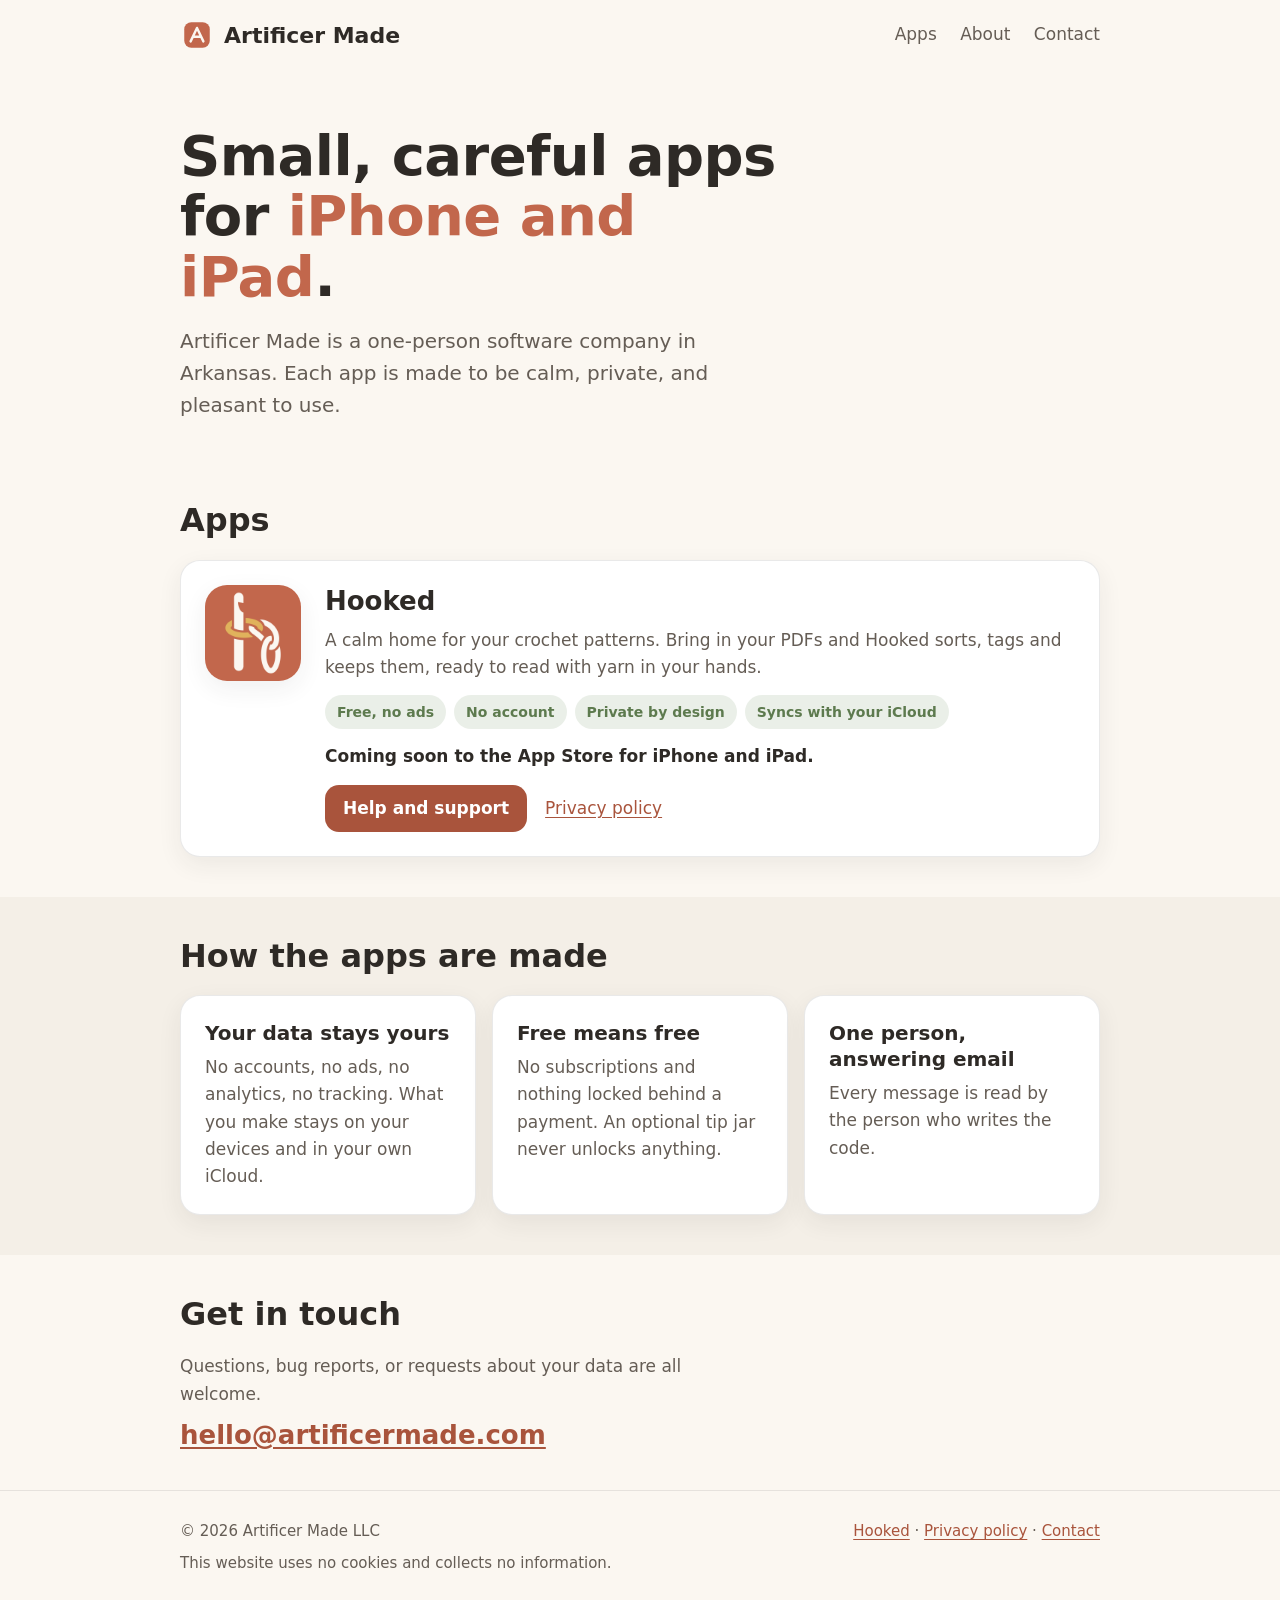
==== index.html @ b0b98809 "feat: first version of artificermade.com A static site for Artificer Made LLC: a home page (what the" ====
<!doctype html>
<html lang="en">
<head>
<meta charset="utf-8">
<meta name="viewport" content="width=device-width, initial-scale=1">
<title>Artificer Made — small, careful apps for iPhone and iPad</title>
<meta name="description" content="Artificer Made LLC is a one-person software company in Arkansas. It makes calm, private apps for iPhone and iPad, starting with Hooked, a home for your crochet patterns.">
<meta name="color-scheme" content="light dark">
<meta name="theme-color" content="#FBF7F1" media="(prefers-color-scheme: light)">
<meta name="theme-color" content="#1C1A17" media="(prefers-color-scheme: dark)">
<link rel="canonical" href="https://artificermade.com/">
<link rel="icon" href="mark.svg" type="image/svg+xml">
<link rel="stylesheet" href="style.css">
</head>
<body>
<a class="skip" href="#main">Skip to content</a>

<!-- shared header: start -->
<header class="site">
  <div class="wrap">
    <a class="brand" href="/" aria-label="Artificer Made home">
      <svg viewBox="0 0 48 48" aria-hidden="true"><rect x="6" y="6" width="36" height="36" rx="10" fill="var(--accent)"/><path d="M15 33 24 14l9 19M18.5 26.5h11" stroke="var(--bg)" stroke-width="3.4" fill="none" stroke-linecap="round" stroke-linejoin="round"/></svg>
      Artificer Made
    </a>
    <nav class="site" aria-label="Page">
      <a href="#apps">Apps</a>
      <a href="#about">About</a>
      <a href="#contact">Contact</a>
    </nav>
  </div>
</header>
<!-- shared header: end -->

<main id="main">
  <section class="hero" aria-labelledby="hero-title">
    <div class="wrap">
      <h1 id="hero-title">Small, careful apps for <em>iPhone and iPad</em>.</h1>
      <p class="lede">Artificer Made is a one-person software company in Arkansas. Each app is made to be calm, private, and pleasant to use.</p>
    </div>
  </section>

  <section id="apps" aria-labelledby="apps-title">
    <div class="wrap">
      <h2 id="apps-title">Apps</h2>
      <div class="apps">
        <article class="card app">
          <img class="app-icon" src="hooked/icon.png" alt="" width="96" height="96">
          <div>
            <h3>Hooked</h3>
            <p>A calm home for your crochet patterns. Bring in your PDFs and Hooked sorts, tags and keeps them, ready to read with yarn in your hands.</p>
            <ul class="pills" aria-label="At a glance">
              <li>Free, no ads</li><li>No account</li><li>Private by design</li><li>Syncs with your iCloud</li>
            </ul>
            <p class="status">Coming soon to the App Store for iPhone and iPad.</p>
            <p class="links"><a class="btn" href="hooked/">Help and support</a> <a href="hooked/privacy.html">Privacy policy</a></p>
          </div>
        </article>
      </div>
    </div>
  </section>

  <section id="about" class="band" aria-labelledby="about-title">
    <div class="wrap">
      <h2 id="about-title">How the apps are made</h2>
      <div class="grid">
        <article class="card">
          <h3>Your data stays yours</h3>
          <p>No accounts, no ads, no analytics, no tracking. What you make stays on your devices and in your own iCloud.</p>
        </article>
        <article class="card">
          <h3>Free means free</h3>
          <p>No subscriptions and nothing locked behind a payment. An optional tip jar never unlocks anything.</p>
        </article>
        <article class="card">
          <h3>One person, answering email</h3>
          <p>Every message is read by the person who writes the code.</p>
        </article>
      </div>
    </div>
  </section>

  <section id="contact" aria-labelledby="contact-title">
    <div class="wrap">
      <h2 id="contact-title">Get in touch</h2>
      <p class="sub">Questions, bug reports, or requests about your data are all welcome.</p>
      <p class="email"><a href="mailto:hello@artificermade.com">hello@artificermade.com</a></p>
    </div>
  </section>
</main>

<!-- shared footer: start -->
<footer class="site">
  <div class="wrap">
    <span>© 2026 Artificer Made LLC</span>
    <span><a href="hooked/">Hooked</a> · <a href="hooked/privacy.html">Privacy policy</a> · <a href="#contact">Contact</a></span>
    <span class="quiet">This website uses no cookies and collects no information.</span>
  </div>
</footer>
<!-- shared footer: end -->
</body>
</html>
---- style.css ----
/* artificermade.com — static, no web fonts, no trackers, no JavaScript.
   Colors match Hooked's tokens so the company pages and /hooked/ sit together. */
:root {
  --bg: #FBF7F1; --card: #FFFFFF; --grouped: #F4EFE7;
  --text: #2E2A26; --text-2: #655D55;
  --accent: #C2674C; --accent-ink: #A9543C; --sage: #5D7A4E; --sage-bg: rgba(126,155,110,.16);
  --line: rgba(46,42,38,.10); --shadow: 0 8px 24px rgba(46,42,38,.07);
  --radius: 20px; --radius-sm: 14px;
  --font: ui-rounded, "SF Pro Rounded", -apple-system, BlinkMacSystemFont, "Segoe UI", system-ui, sans-serif;
  --body: -apple-system, BlinkMacSystemFont, "Segoe UI", system-ui, sans-serif;
}
@media (prefers-color-scheme: dark) {
  :root {
    --bg: #1C1A17; --card: #26231F; --grouped: #211F1B;
    --text: #F0EBE4; --text-2: #A89A88;
    --accent: #D67E60; --accent-ink: #E3947A; --sage: #9FC089; --sage-bg: rgba(126,155,110,.22);
    --line: rgba(255,255,255,.10); --shadow: 0 8px 24px rgba(0,0,0,.35);
  }
}
* { box-sizing: border-box; }
html { -webkit-text-size-adjust: 100%; scroll-behavior: smooth; }
@media (prefers-reduced-motion: reduce) { html { scroll-behavior: auto; } }
body { margin: 0; background: var(--bg); color: var(--text); font: 17px/1.6 var(--body); }
a { color: var(--accent-ink); text-underline-offset: 3px; }
a:focus-visible { outline: 3px solid var(--accent); outline-offset: 3px; border-radius: 8px; }
.wrap { max-width: 960px; margin: 0 auto; padding: 0 20px; }
.skip { position: absolute; left: -9999px; }
.skip:focus { left: 16px; top: 16px; background: var(--card); padding: 8px 12px; border-radius: 10px; }

header.site { padding: 18px 0; }
header.site .wrap { display: flex; align-items: center; justify-content: space-between; gap: 12px; flex-wrap: wrap; }
.brand { display: flex; align-items: center; gap: 10px; text-decoration: none; color: var(--text); font: 700 22px var(--font); }
.brand svg { width: 34px; height: 34px; }
nav.site a { color: var(--text-2); text-decoration: none; margin-left: 18px; font-weight: 500; }
nav.site a:first-child { margin-left: 0; }
nav.site a:hover { color: var(--text); }

.hero { padding: 56px 0 40px; }
.hero h1 { font: 800 clamp(34px, 6vw, 56px)/1.08 var(--font); margin: 0 0 18px; letter-spacing: -.01em; max-width: 16ch; }
.hero h1 em { font-style: normal; color: var(--accent); }
.lede { font-size: 20px; color: var(--text-2); margin: 0; max-width: 46ch; }

section { padding: 40px 0; }
section.band { background: var(--grouped); }
h2 { font: 800 clamp(24px, 4vw, 32px)/1.2 var(--font); margin: 0 0 20px; }
h3 { font: 700 20px/1.3 var(--font); margin: 0 0 8px; }
.sub { color: var(--text-2); margin: 0 0 12px; max-width: 52ch; }

.card { background: var(--card); border: 1px solid var(--line); border-radius: var(--radius); box-shadow: var(--shadow); padding: 24px; }
.card p { margin: 0 0 14px; color: var(--text-2); }
.card p:last-child { margin-bottom: 0; }
.grid { display: grid; gap: 16px; grid-template-columns: repeat(auto-fit, minmax(240px, 1fr)); }
.apps { display: grid; gap: 16px; }

.app { display: grid; grid-template-columns: 96px 1fr; gap: 24px; align-items: start; }
.app-icon { width: 96px; height: 96px; border-radius: 22px; box-shadow: var(--shadow); }
.app h3 { font-size: 26px; }
.pills { display: flex; flex-wrap: wrap; gap: 8px; margin: 0 0 14px; padding: 0; list-style: none; }
.pills li { background: var(--sage-bg); color: var(--sage); border-radius: 999px; padding: 6px 12px; font-size: 14px; font-weight: 600; }
.card p.status { color: var(--text); font-weight: 600; }
.links { display: flex; flex-wrap: wrap; align-items: center; gap: 18px; }
.btn { display: inline-block; background: var(--accent-ink); color: #fff; text-decoration: none; font-weight: 600; padding: 10px 18px; border-radius: var(--radius-sm); }
@media (prefers-color-scheme: dark) { .btn { color: #1C1A17; } }

.email { font: 700 clamp(20px, 4vw, 26px) var(--font); margin: 0; overflow-wrap: anywhere; }

.doc { padding: 56px 20px; }
.doc h1 { font: 800 clamp(30px, 5vw, 44px)/1.1 var(--font); margin: 0 0 14px; }

footer.site { padding: 28px 0 40px; border-top: 1px solid var(--line); color: var(--text-2); font-size: 15px; }
footer.site .wrap { display: flex; flex-wrap: wrap; gap: 8px 24px; justify-content: space-between; }
footer.site .quiet { flex-basis: 100%; }

@media (max-width: 560px) {
  .app { grid-template-columns: 1fr; }
  .hero { padding: 36px 0 24px; }
}
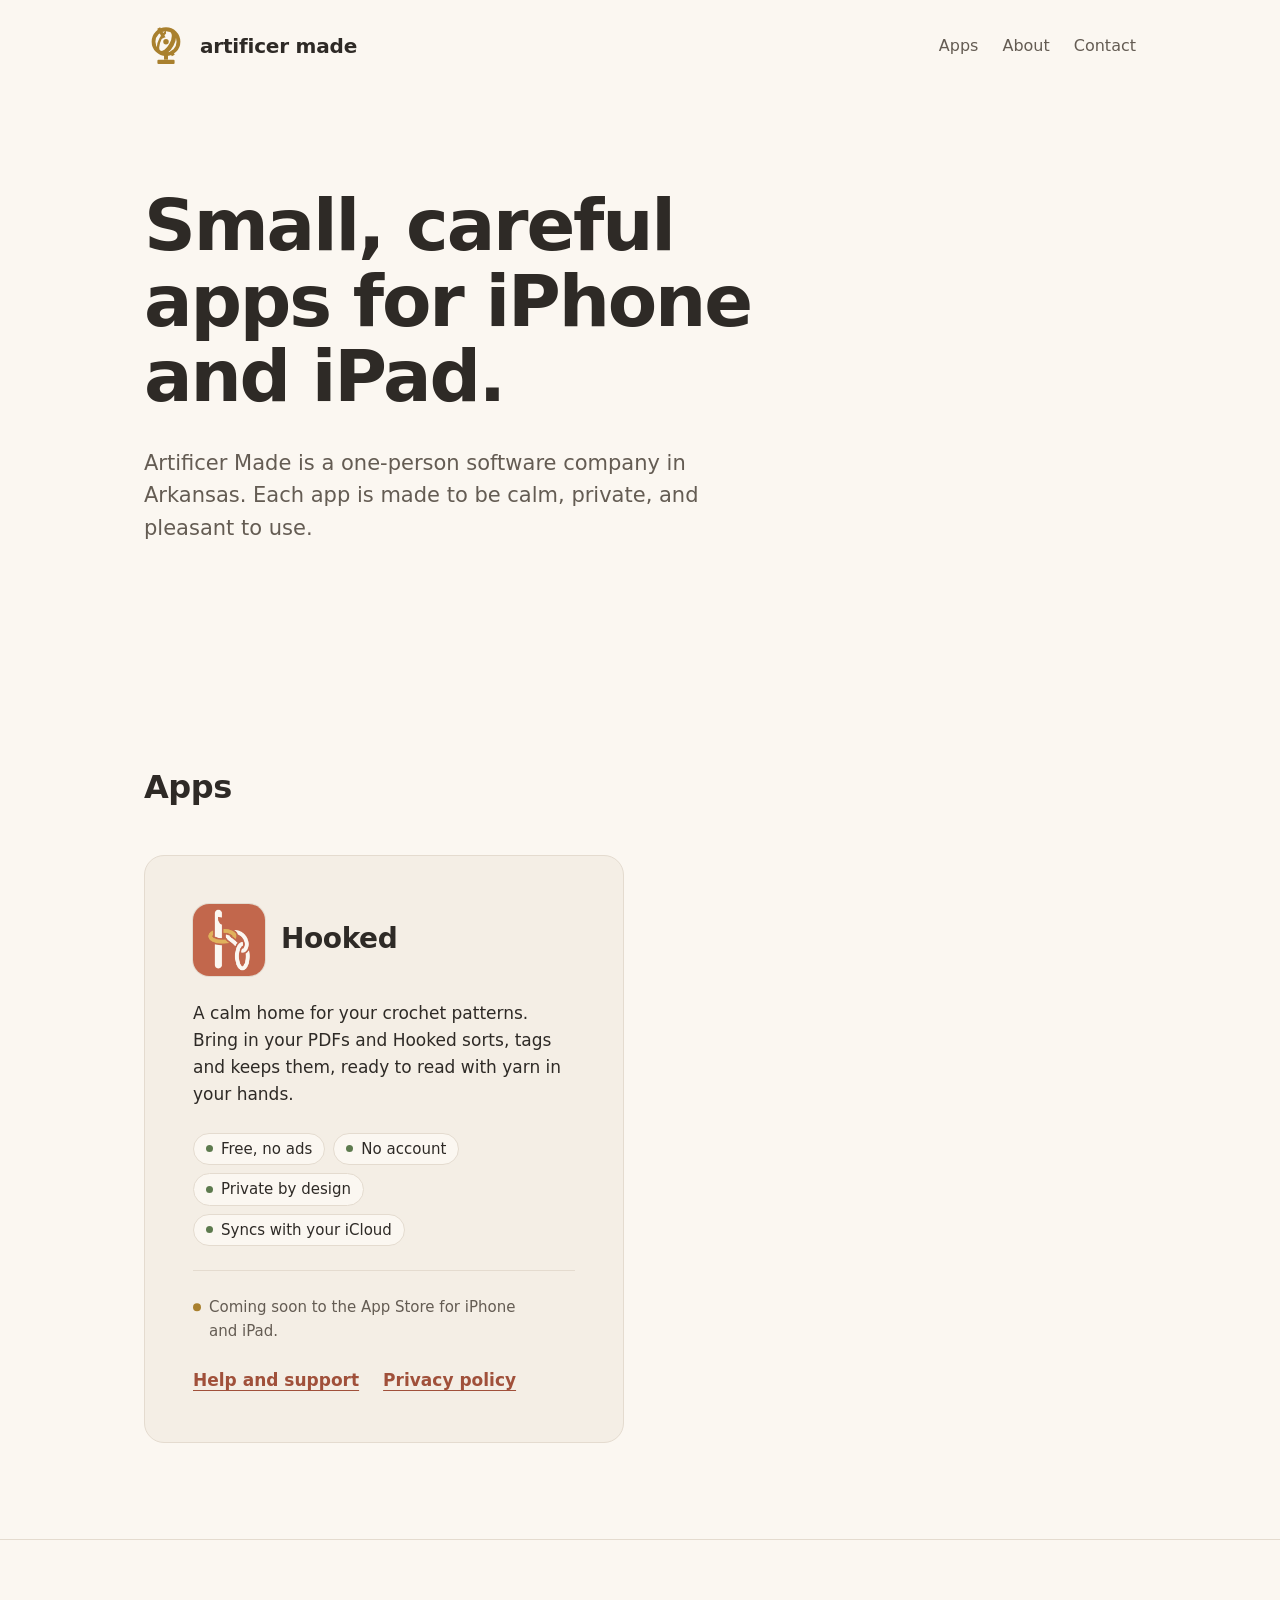
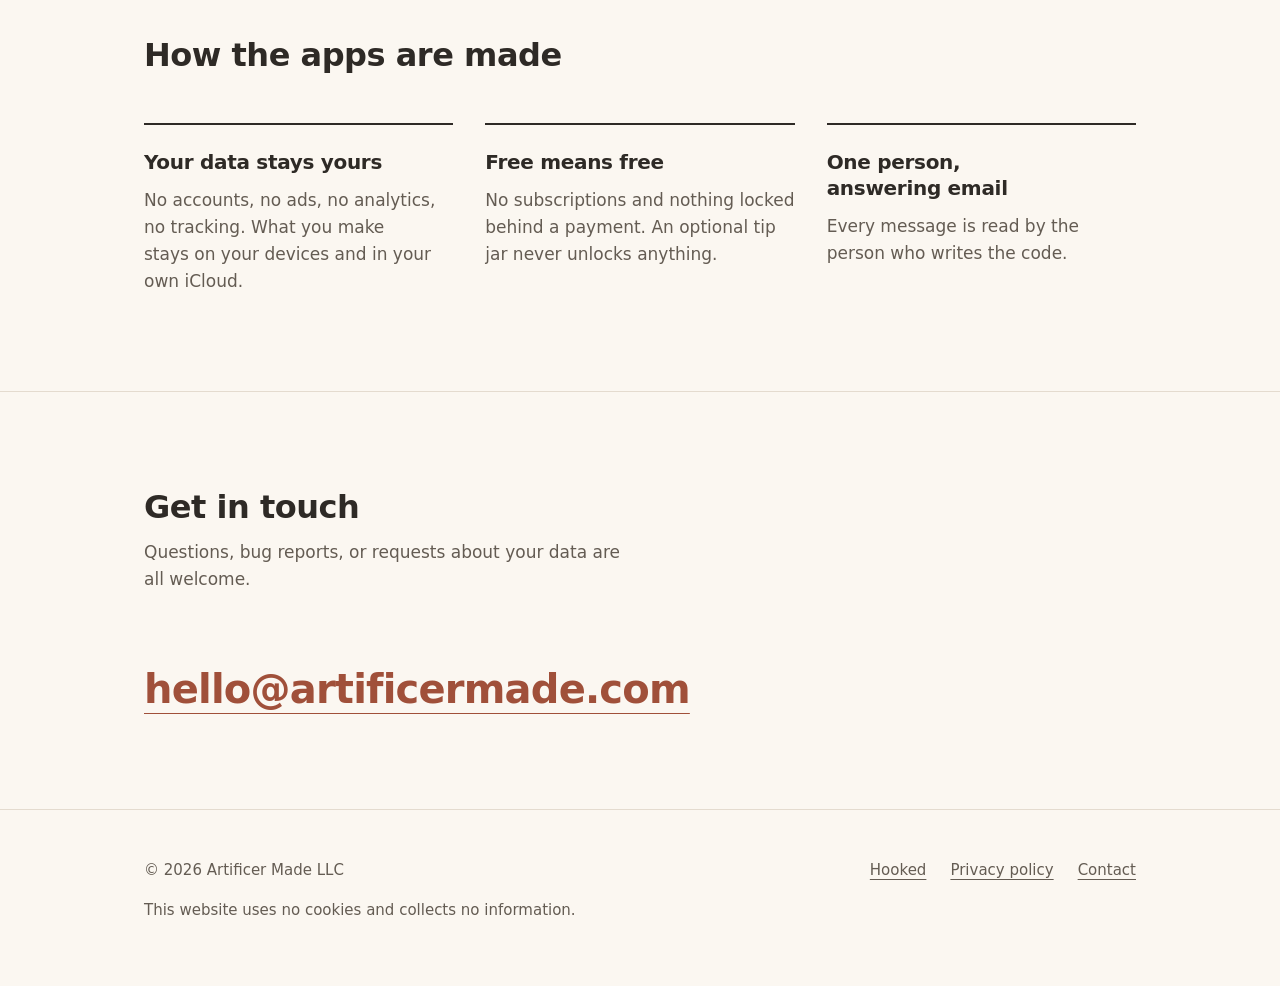
==== commit c231216c: "feat(site): designed home page, 404, icons, social card, site metadata Replaces the first-pass home " ====
--- a/index.html
+++ b/index.html
@@ -1,101 +1,146 @@
 <!doctype html>
 <html lang="en">
 <head>
-<meta charset="utf-8">
-<meta name="viewport" content="width=device-width, initial-scale=1">
-<title>Artificer Made — small, careful apps for iPhone and iPad</title>
-<meta name="description" content="Artificer Made LLC is a one-person software company in Arkansas. It makes calm, private apps for iPhone and iPad, starting with Hooked, a home for your crochet patterns.">
-<meta name="color-scheme" content="light dark">
-<meta name="theme-color" content="#FBF7F1" media="(prefers-color-scheme: light)">
-<meta name="theme-color" content="#1C1A17" media="(prefers-color-scheme: dark)">
-<link rel="canonical" href="https://artificermade.com/">
-<link rel="icon" href="mark.svg" type="image/svg+xml">
-<link rel="stylesheet" href="style.css">
+  <meta charset="utf-8">
+  <meta name="viewport" content="width=device-width, initial-scale=1">
+  <title>Artificer Made</title>
+  <meta name="description" content="Artificer Made is a one-person software company in Arkansas. Each app is made to be calm, private, and pleasant to use.">
+  <meta name="color-scheme" content="light dark">
+  <meta name="theme-color" content="#FBF7F1" media="(prefers-color-scheme: light)">
+  <meta name="theme-color" content="#1C1A17" media="(prefers-color-scheme: dark)">
+  <link rel="canonical" href="https://artificermade.com/">
+  <link rel="icon" href="/favicon.ico" sizes="any">
+  <link rel="icon" href="/favicon.svg" type="image/svg+xml">
+  <link rel="apple-touch-icon" href="/apple-touch-icon.png">
+  <link rel="manifest" href="/site.webmanifest">
+  <meta property="og:type" content="website">
+  <meta property="og:site_name" content="Artificer Made">
+  <meta property="og:title" content="Artificer Made">
+  <meta property="og:description" content="Small, careful apps for iPhone and iPad, made by one person in Arkansas.">
+  <meta property="og:url" content="https://artificermade.com/">
+  <meta property="og:image" content="https://artificermade.com/og-image.png">
+  <meta property="og:image:width" content="1200">
+  <meta property="og:image:height" content="630">
+  <meta property="og:image:alt" content="An armillary sphere beside the words artificer made.">
+  <meta name="twitter:card" content="summary_large_image">
+  <link rel="stylesheet" href="style.css">
 </head>
-<body>
-<a class="skip" href="#main">Skip to content</a>
+<body class="am-home">
 
-<!-- shared header: start -->
-<header class="site">
-  <div class="wrap">
-    <a class="brand" href="/" aria-label="Artificer Made home">
-      <svg viewBox="0 0 48 48" aria-hidden="true"><rect x="6" y="6" width="36" height="36" rx="10" fill="var(--accent)"/><path d="M15 33 24 14l9 19M18.5 26.5h11" stroke="var(--bg)" stroke-width="3.4" fill="none" stroke-linecap="round" stroke-linejoin="round"/></svg>
-      Artificer Made
+<!-- ===================== SHARED HEADER — start =====================
+     Reuse on /hooked/ and /hooked/privacy.html. Needs /style.css
+     sections 1–2. Main content on each page should be <main id="main">. -->
+<a class="am-skip" href="#main">Skip to content</a>
+<header class="am-header">
+  <div class="am-header__inner">
+    <a class="am-wordmark" href="/" aria-label="Artificer Made, home">
+      <svg viewBox="0 0 1024 1024" width="32" height="32" aria-hidden="true" focusable="false"><defs><clipPath id="am-cp"><circle cx="512" cy="412" r="290"/></clipPath><mask id="am-mb" maskUnits="userSpaceOnUse" x="0" y="0" width="1024" height="1024"><rect width="1024" height="1024" fill="#fff"/><g fill="none" stroke="#000" transform="rotate(-28 512 412)"><path d="M271.58,574.17 A290 145 -34 0 0 752.42,249.83" stroke-width="184"/><circle cx="512" cy="412" r="104" fill="#000" stroke="none"/></g></mask><mask id="am-mf" maskUnits="userSpaceOnUse" x="0" y="0" width="1024" height="1024"><rect width="1024" height="1024" fill="#fff"/><path d="M271.58,574.17 A290 145 -34 0 0 752.42,249.83" fill="none" stroke="#000" stroke-width="184" transform="rotate(-28 512 412)"/></mask></defs><g fill="none" stroke="currentColor"><g fill="currentColor" stroke="none"><rect x="466" y="702" width="92" height="128"/><rect x="312" y="830" width="400" height="100" rx="24"/></g><g mask="url(#am-mb)"><path d="M512,50 V774" stroke-width="76" transform="rotate(-28 512 412)"/></g><g clip-path="url(#am-cp)"><g transform="rotate(-28 512 412)"><g mask="url(#am-mb)"><path d="M271.58,574.17 A290 145 -34 0 1 752.42,249.83" stroke-width="57.2"/></g><g mask="url(#am-mf)"></g><path d="M271.58,574.17 A290 145 -34 0 0 752.42,249.83" stroke-width="104"/></g></g><circle cx="512" cy="412" r="290" stroke-width="88"/><circle cx="512" cy="412" r="64" fill="currentColor" stroke="none"/></g></svg>
+      <span>artificer made</span>
     </a>
-    <nav class="site" aria-label="Page">
-      <a href="#apps">Apps</a>
-      <a href="#about">About</a>
-      <a href="#contact">Contact</a>
+    <nav class="am-nav" aria-label="Main">
+      <ul>
+        <li><a href="/#apps">Apps</a></li>
+        <li><a href="/#about">About</a></li>
+        <li><a href="/#contact">Contact</a></li>
+      </ul>
     </nav>
   </div>
 </header>
-<!-- shared header: end -->
+<!-- ===================== SHARED HEADER — end ======================= -->
 
-<main id="main">
-  <section class="hero" aria-labelledby="hero-title">
-    <div class="wrap">
-      <h1 id="hero-title">Small, careful apps for <em>iPhone and iPad</em>.</h1>
-      <p class="lede">Artificer Made is a one-person software company in Arkansas. Each app is made to be calm, private, and pleasant to use.</p>
+<main id="main" tabindex="-1">
+
+  <section class="am-hero" aria-labelledby="hero-title">
+    <div class="am-wrap">
+      <h1 id="hero-title">Small, careful apps for iPhone and iPad.</h1>
+      <p>Artificer Made is a one-person software company in Arkansas. Each app is made to be calm, private, and pleasant to use.</p>
     </div>
   </section>
 
-  <section id="apps" aria-labelledby="apps-title">
-    <div class="wrap">
-      <h2 id="apps-title">Apps</h2>
-      <div class="apps">
-        <article class="card app">
-          <img class="app-icon" src="hooked/icon.png" alt="" width="96" height="96">
-          <div>
+  <section class="am-section" id="apps" aria-labelledby="apps-title">
+    <div class="am-wrap">
+      <div class="am-section__head">
+        <h2 id="apps-title">Apps</h2>
+      </div>
+
+      <!-- Add a second app as another <li class="am-app"> — the grid makes room. -->
+      <ul class="am-apps">
+        <li class="am-app">
+          <div class="am-app__id">
+            <picture>
+              <source srcset="assets/hooked-icon-dark.png" media="(prefers-color-scheme: dark)">
+              <img class="am-app__icon" src="assets/hooked-icon.png" width="72" height="72" alt="Hooked app icon">
+            </picture>
             <h3>Hooked</h3>
-            <p>A calm home for your crochet patterns. Bring in your PDFs and Hooked sorts, tags and keeps them, ready to read with yarn in your hands.</p>
-            <ul class="pills" aria-label="At a glance">
-              <li>Free, no ads</li><li>No account</li><li>Private by design</li><li>Syncs with your iCloud</li>
-            </ul>
-            <p class="status">Coming soon to the App Store for iPhone and iPad.</p>
-            <p class="links"><a class="btn" href="hooked/">Help and support</a> <a href="hooked/privacy.html">Privacy policy</a></p>
           </div>
-        </article>
-      </div>
+          <p class="am-app__line">A calm home for your crochet patterns. Bring in your PDFs and Hooked sorts, tags and keeps them, ready to read with yarn in your hands.</p>
+          <ul class="am-facts" aria-label="About Hooked">
+            <li>Free, no ads</li>
+            <li>No account</li>
+            <li>Private by design</li>
+            <li>Syncs with your iCloud</li>
+          </ul>
+          <p class="am-app__status">Coming soon to the App Store for iPhone and iPad.</p>
+          <ul class="am-app__links">
+            <li><a href="/hooked/">Help and support</a></li>
+            <li><a href="/hooked/privacy.html">Privacy policy</a></li>
+          </ul>
+        </li>
+      </ul>
     </div>
   </section>
 
-  <section id="about" class="band" aria-labelledby="about-title">
-    <div class="wrap">
-      <h2 id="about-title">How the apps are made</h2>
-      <div class="grid">
-        <article class="card">
+  <section class="am-section" id="about" aria-labelledby="about-title">
+    <div class="am-wrap">
+      <div class="am-section__head">
+        <h2 id="about-title">How the apps are made</h2>
+      </div>
+      <ul class="am-principles">
+        <li>
           <h3>Your data stays yours</h3>
           <p>No accounts, no ads, no analytics, no tracking. What you make stays on your devices and in your own iCloud.</p>
-        </article>
-        <article class="card">
+        </li>
+        <li>
           <h3>Free means free</h3>
           <p>No subscriptions and nothing locked behind a payment. An optional tip jar never unlocks anything.</p>
-        </article>
-        <article class="card">
+        </li>
+        <li>
           <h3>One person, answering email</h3>
           <p>Every message is read by the person who writes the code.</p>
-        </article>
-      </div>
+        </li>
+      </ul>
     </div>
   </section>
 
-  <section id="contact" aria-labelledby="contact-title">
-    <div class="wrap">
-      <h2 id="contact-title">Get in touch</h2>
-      <p class="sub">Questions, bug reports, or requests about your data are all welcome.</p>
-      <p class="email"><a href="mailto:hello@artificermade.com">hello@artificermade.com</a></p>
+  <section class="am-section am-contact" id="contact" aria-labelledby="contact-title">
+    <div class="am-wrap">
+      <div class="am-section__head">
+        <h2 id="contact-title">Get in touch</h2>
+        <p>Questions, bug reports, or requests about your data are all welcome.</p>
+      </div>
+      <a class="am-email" href="mailto:hello@artificermade.com">hello@artificermade.com</a>
     </div>
   </section>
+
 </main>
 
-<!-- shared footer: start -->
-<footer class="site">
-  <div class="wrap">
-    <span>© 2026 Artificer Made LLC</span>
-    <span><a href="hooked/">Hooked</a> · <a href="hooked/privacy.html">Privacy policy</a> · <a href="#contact">Contact</a></span>
-    <span class="quiet">This website uses no cookies and collects no information.</span>
+<!-- ===================== SHARED FOOTER — start ===================== -->
+<footer class="am-footer">
+  <div class="am-footer__inner">
+    <div class="am-footer__top">
+      <p>&copy; 2026 Artificer Made LLC</p>
+      <nav aria-label="Footer">
+        <ul>
+          <li><a href="/hooked/">Hooked</a></li>
+          <li><a href="/hooked/privacy.html">Privacy policy</a></li>
+          <li><a href="/#contact">Contact</a></li>
+        </ul>
+      </nav>
+    </div>
+    <p>This website uses no cookies and collects no information.</p>
   </div>
 </footer>
-<!-- shared footer: end -->
+<!-- ===================== SHARED FOOTER — end ======================= -->
+
 </body>
 </html>
--- a/style.css
+++ b/style.css
@@ -1,77 +1,354 @@
-/* artificermade.com — static, no web fonts, no trackers, no JavaScript.
-   Colors match Hooked's tokens so the company pages and /hooked/ sit together. */
+/* ==========================================================================
+   Artificer Made — style.css
+   1. Tokens (shared)          — custom properties, light + dark
+   2. Shared: header & footer  — scoped to .am-header / .am-footer / .am-skip
+   3. Home page                — scoped to body.am-home
+   Pages that keep their own look (/hooked/, /hooked/privacy.html) can link
+   this file for the header and footer; sections 1–2 touch nothing else.
+   ========================================================================== */
+
+/* 1. Tokens ---------------------------------------------------------------- */
 :root {
-  --bg: #FBF7F1; --card: #FFFFFF; --grouped: #F4EFE7;
-  --text: #2E2A26; --text-2: #655D55;
-  --accent: #C2674C; --accent-ink: #A9543C; --sage: #5D7A4E; --sage-bg: rgba(126,155,110,.16);
-  --line: rgba(46,42,38,.10); --shadow: 0 8px 24px rgba(46,42,38,.07);
-  --radius: 20px; --radius-sm: 14px;
-  --font: ui-rounded, "SF Pro Rounded", -apple-system, BlinkMacSystemFont, "Segoe UI", system-ui, sans-serif;
-  --body: -apple-system, BlinkMacSystemFont, "Segoe UI", system-ui, sans-serif;
-}
+  color-scheme: light dark;
+
+  --am-bg: #FBF7F1;
+  --am-surface: #F4EEE5;
+  --am-text: #2E2A26;
+  --am-muted: #645C53;
+  --am-line: #E4DBCF;
+  --am-accent: #C2674C;      /* terracotta — fills, marks */
+  --am-accent-ink: #A0503A;  /* terracotta — text & links (AA on bg) */
+  --am-sage: #5D7A4E;
+  --am-mustard: #A9802E;
+  --am-on-accent: #FBF7F1;
+
+  --am-font-round: ui-rounded, "SF Pro Rounded", "Hiragino Maru Gothic ProN", "Nunito", "Varela Round", system-ui, sans-serif;
+  --am-font-body: system-ui, -apple-system, "Segoe UI", "Helvetica Neue", Arial, sans-serif;
+
+  --am-space-1: 0.25rem;
+  --am-space-2: 0.5rem;
+  --am-space-3: 0.75rem;
+  --am-space-4: 1rem;
+  --am-space-5: 1.5rem;
+  --am-space-6: 2rem;
+  --am-space-7: 3rem;
+  --am-space-8: 4rem;
+  --am-space-9: 6rem;
+  --am-space-10: 8rem;
+
+  --am-radius-1: 6px;
+  --am-radius-2: 12px;
+  --am-radius-3: 20px;
+
+  --am-measure: 36rem;
+  --am-page: 68rem;
+  --am-gutter: clamp(1.25rem, 5vw, 3rem);
+  --am-focus: 2px solid var(--am-accent-ink);
+}
+
 @media (prefers-color-scheme: dark) {
   :root {
-    --bg: #1C1A17; --card: #26231F; --grouped: #211F1B;
-    --text: #F0EBE4; --text-2: #A89A88;
-    --accent: #D67E60; --accent-ink: #E3947A; --sage: #9FC089; --sage-bg: rgba(126,155,110,.22);
-    --line: rgba(255,255,255,.10); --shadow: 0 8px 24px rgba(0,0,0,.35);
+    --am-bg: #1C1A17;
+    --am-surface: #25221E;
+    --am-text: #F0EBE4;
+    --am-muted: #B3AA9F;
+    --am-line: #38332D;
+    --am-accent: #D67E60;
+    --am-accent-ink: #E39274;
+    --am-sage: #9FC089;
+    --am-mustard: #C89A3F;
+    --am-on-accent: #1C1A17;
   }
 }
-* { box-sizing: border-box; }
-html { -webkit-text-size-adjust: 100%; scroll-behavior: smooth; }
-@media (prefers-reduced-motion: reduce) { html { scroll-behavior: auto; } }
-body { margin: 0; background: var(--bg); color: var(--text); font: 17px/1.6 var(--body); }
-a { color: var(--accent-ink); text-underline-offset: 3px; }
-a:focus-visible { outline: 3px solid var(--accent); outline-offset: 3px; border-radius: 8px; }
-.wrap { max-width: 960px; margin: 0 auto; padding: 0 20px; }
-.skip { position: absolute; left: -9999px; }
-.skip:focus { left: 16px; top: 16px; background: var(--card); padding: 8px 12px; border-radius: 10px; }
-
-header.site { padding: 18px 0; }
-header.site .wrap { display: flex; align-items: center; justify-content: space-between; gap: 12px; flex-wrap: wrap; }
-.brand { display: flex; align-items: center; gap: 10px; text-decoration: none; color: var(--text); font: 700 22px var(--font); }
-.brand svg { width: 34px; height: 34px; }
-nav.site a { color: var(--text-2); text-decoration: none; margin-left: 18px; font-weight: 500; }
-nav.site a:first-child { margin-left: 0; }
-nav.site a:hover { color: var(--text); }
-
-.hero { padding: 56px 0 40px; }
-.hero h1 { font: 800 clamp(34px, 6vw, 56px)/1.08 var(--font); margin: 0 0 18px; letter-spacing: -.01em; max-width: 16ch; }
-.hero h1 em { font-style: normal; color: var(--accent); }
-.lede { font-size: 20px; color: var(--text-2); margin: 0; max-width: 46ch; }
-
-section { padding: 40px 0; }
-section.band { background: var(--grouped); }
-h2 { font: 800 clamp(24px, 4vw, 32px)/1.2 var(--font); margin: 0 0 20px; }
-h3 { font: 700 20px/1.3 var(--font); margin: 0 0 8px; }
-.sub { color: var(--text-2); margin: 0 0 12px; max-width: 52ch; }
-
-.card { background: var(--card); border: 1px solid var(--line); border-radius: var(--radius); box-shadow: var(--shadow); padding: 24px; }
-.card p { margin: 0 0 14px; color: var(--text-2); }
-.card p:last-child { margin-bottom: 0; }
-.grid { display: grid; gap: 16px; grid-template-columns: repeat(auto-fit, minmax(240px, 1fr)); }
-.apps { display: grid; gap: 16px; }
-
-.app { display: grid; grid-template-columns: 96px 1fr; gap: 24px; align-items: start; }
-.app-icon { width: 96px; height: 96px; border-radius: 22px; box-shadow: var(--shadow); }
-.app h3 { font-size: 26px; }
-.pills { display: flex; flex-wrap: wrap; gap: 8px; margin: 0 0 14px; padding: 0; list-style: none; }
-.pills li { background: var(--sage-bg); color: var(--sage); border-radius: 999px; padding: 6px 12px; font-size: 14px; font-weight: 600; }
-.card p.status { color: var(--text); font-weight: 600; }
-.links { display: flex; flex-wrap: wrap; align-items: center; gap: 18px; }
-.btn { display: inline-block; background: var(--accent-ink); color: #fff; text-decoration: none; font-weight: 600; padding: 10px 18px; border-radius: var(--radius-sm); }
-@media (prefers-color-scheme: dark) { .btn { color: #1C1A17; } }
-
-.email { font: 700 clamp(20px, 4vw, 26px) var(--font); margin: 0; overflow-wrap: anywhere; }
-
-.doc { padding: 56px 20px; }
-.doc h1 { font: 800 clamp(30px, 5vw, 44px)/1.1 var(--font); margin: 0 0 14px; }
-
-footer.site { padding: 28px 0 40px; border-top: 1px solid var(--line); color: var(--text-2); font-size: 15px; }
-footer.site .wrap { display: flex; flex-wrap: wrap; gap: 8px 24px; justify-content: space-between; }
-footer.site .quiet { flex-basis: 100%; }
-
-@media (max-width: 560px) {
-  .app { grid-template-columns: 1fr; }
-  .hero { padding: 36px 0 24px; }
-}
+
+/* 2. Shared: skip link, header, footer ------------------------------------- */
+.am-skip {
+  position: absolute;
+  left: var(--am-space-4);
+  top: var(--am-space-4);
+  z-index: 10;
+  padding: var(--am-space-2) var(--am-space-4);
+  background: var(--am-text);
+  color: var(--am-bg);
+  font: 600 1rem/1.4 var(--am-font-body);
+  border-radius: var(--am-radius-1);
+  text-decoration: none;
+  transform: translateY(-200%);
+}
+.am-skip:focus { transform: none; outline: var(--am-focus); outline-offset: 3px; }
+
+.am-header,
+.am-footer {
+  font-family: var(--am-font-body);
+  color: var(--am-text);
+}
+.am-header a,
+.am-footer a { color: inherit; }
+.am-header a:focus-visible,
+.am-footer a:focus-visible {
+  outline: var(--am-focus);
+  outline-offset: 3px;
+  border-radius: 4px;
+}
+
+.am-header__inner,
+.am-footer__inner {
+  max-width: var(--am-page);
+  margin: 0 auto;
+  padding-inline: var(--am-gutter);
+}
+
+.am-header__inner {
+  display: flex;
+  flex-wrap: wrap;
+  align-items: center;
+  justify-content: space-between;
+  gap: var(--am-space-3) var(--am-space-6);
+  padding-block: var(--am-space-5);
+}
+
+.am-wordmark {
+  display: inline-flex;
+  align-items: center;
+  gap: var(--am-space-3);
+  text-decoration: none;
+  font-family: var(--am-font-round);
+  font-weight: 700;
+  font-size: 1.25rem;
+  letter-spacing: -0.01em;
+  line-height: 1;
+  text-transform: lowercase;
+}
+.am-wordmark svg { flex: none; width: 2.75rem; height: 2.75rem; color: var(--am-mustard); }
+
+.am-nav ul {
+  display: flex;
+  flex-wrap: wrap;
+  gap: var(--am-space-1) var(--am-space-5);
+  margin: 0;
+  padding: 0;
+  list-style: none;
+}
+.am-nav a {
+  display: inline-block;
+  padding-block: var(--am-space-2);
+  font-size: 1rem;
+  text-decoration: none;
+  color: var(--am-muted);
+}
+.am-nav a:hover { color: var(--am-text); text-decoration: underline; text-underline-offset: 0.3em; text-decoration-thickness: 1px; }
+
+.am-footer { border-top: 1px solid var(--am-line); }
+.am-footer__inner {
+  display: grid;
+  gap: var(--am-space-4);
+  padding-block: var(--am-space-7) var(--am-space-8);
+  font-size: 0.9375rem;
+  line-height: 1.6;
+  color: var(--am-muted);
+}
+.am-footer__top {
+  display: flex;
+  flex-wrap: wrap;
+  align-items: baseline;
+  justify-content: space-between;
+  gap: var(--am-space-3) var(--am-space-6);
+}
+.am-footer p { margin: 0; }
+.am-footer ul {
+  display: flex;
+  flex-wrap: wrap;
+  gap: var(--am-space-1) var(--am-space-5);
+  margin: 0;
+  padding: 0;
+  list-style: none;
+}
+.am-footer a { text-underline-offset: 0.25em; text-decoration-thickness: 1px; }
+.am-footer a:hover { color: var(--am-text); }
+
+/* 3. Home page ------------------------------------------------------------- */
+body.am-home {
+  margin: 0;
+  background: var(--am-bg);
+  color: var(--am-text);
+  font-family: var(--am-font-body);
+  font-size: 1.0625rem;
+  line-height: 1.6;
+  -webkit-font-smoothing: antialiased;
+  text-rendering: optimizeLegibility;
+}
+.am-home *, .am-home *::before, .am-home *::after { box-sizing: border-box; }
+.am-home h1, .am-home h2, .am-home h3 {
+  font-family: var(--am-font-round);
+  font-weight: 700;
+  letter-spacing: -0.015em;
+  text-wrap: balance;
+  margin: 0;
+}
+.am-home p { margin: 0; text-wrap: pretty; }
+.am-home main a { color: var(--am-accent-ink); text-underline-offset: 0.25em; text-decoration-thickness: 1px; }
+.am-home main a:hover { text-decoration-thickness: 2px; }
+.am-home main a:focus-visible { outline: var(--am-focus); outline-offset: 3px; border-radius: 4px; }
+.am-home main:focus { outline: none; }
+
+.am-wrap {
+  max-width: var(--am-page);
+  margin: 0 auto;
+  padding-inline: var(--am-gutter);
+}
+
+.am-section { padding-block: var(--am-space-9); }
+.am-section + .am-section { border-top: 1px solid var(--am-line); }
+.am-section__head {
+  display: grid;
+  gap: var(--am-space-3);
+  margin-bottom: var(--am-space-7);
+  max-width: var(--am-measure);
+}
+.am-section h2 { font-size: clamp(1.5rem, 1.2rem + 1.2vw, 2rem); line-height: 1.2; }
+
+/* Hero */
+.am-hero { padding-block: var(--am-space-9) var(--am-space-10); }
+.am-hero h1 {
+  max-width: 14ch;
+  font-size: clamp(2.375rem, 1.4rem + 4.6vw, 4.5rem);
+  line-height: 1.05;
+  letter-spacing: -0.03em;
+}
+.am-hero p {
+  margin-top: var(--am-space-6);
+  max-width: var(--am-measure);
+  font-size: clamp(1.125rem, 1rem + 0.5vw, 1.3125rem);
+  line-height: 1.55;
+  color: var(--am-muted);
+}
+
+/* Apps — grid leaves room for a second card */
+.am-apps {
+  display: grid;
+  grid-template-columns: repeat(auto-fill, minmax(min(100%, 30rem), 1fr));
+  gap: var(--am-space-6);
+  margin: 0;
+  padding: 0;
+  list-style: none;
+}
+.am-app {
+  display: grid;
+  gap: var(--am-space-5);
+  align-content: start;
+  padding: clamp(var(--am-space-5), 4vw, var(--am-space-7));
+  background: var(--am-surface);
+  border: 1px solid var(--am-line);
+  border-radius: var(--am-radius-3);
+}
+.am-app__id {
+  display: flex;
+  align-items: center;
+  gap: var(--am-space-4);
+}
+.am-app__icon { flex: none; width: 4.5rem; height: 4.5rem; display: block; border-radius: 22.5%; box-shadow: 0 0 0 1px var(--am-line); }
+.am-app__id picture { flex: none; display: block; line-height: 0; }
+.am-app h3 { font-size: 1.75rem; line-height: 1.1; }
+.am-app__line { max-width: 34rem; }
+.am-facts {
+  display: flex;
+  flex-wrap: wrap;
+  gap: var(--am-space-2);
+  margin: 0;
+  padding: 0;
+  list-style: none;
+}
+.am-facts li {
+  display: inline-flex;
+  align-items: center;
+  gap: var(--am-space-2);
+  padding: var(--am-space-1) var(--am-space-3);
+  border: 1px solid var(--am-line);
+  border-radius: 999px;
+  background: var(--am-bg);
+  font-size: 0.9375rem;
+  line-height: 1.5;
+}
+.am-facts li::before {
+  content: "";
+  width: 0.4375rem;
+  height: 0.4375rem;
+  border-radius: 50%;
+  background: var(--am-sage);
+}
+.am-app__status {
+  display: flex;
+  gap: var(--am-space-2);
+  align-items: baseline;
+  padding-top: var(--am-space-5);
+  border-top: 1px solid var(--am-line);
+  color: var(--am-muted);
+  font-size: 0.9375rem;
+}
+.am-app__status::before {
+  content: "";
+  flex: none;
+  width: 0.5rem;
+  height: 0.5rem;
+  border-radius: 50%;
+  background: var(--am-mustard);
+  transform: translateY(-0.05em);
+}
+.am-app__links {
+  display: flex;
+  flex-wrap: wrap;
+  gap: var(--am-space-2) var(--am-space-5);
+  margin: 0;
+  padding: 0;
+  list-style: none;
+  font-weight: 600;
+}
+
+/* Principles */
+.am-principles {
+  display: grid;
+  grid-template-columns: repeat(auto-fit, minmax(min(100%, 16rem), 1fr));
+  gap: var(--am-space-7) var(--am-space-6);
+  margin: 0;
+  padding: 0;
+  list-style: none;
+}
+.am-principles li {
+  display: grid;
+  gap: var(--am-space-3);
+  align-content: start;
+  padding-top: var(--am-space-5);
+  border-top: 2px solid var(--am-text);
+}
+.am-principles h3 { font-size: 1.25rem; line-height: 1.3; }
+.am-principles p { color: var(--am-muted); max-width: 30rem; }
+
+/* Contact */
+.am-contact p { color: var(--am-muted); }
+.am-contact .am-email {
+  display: inline-block;
+  margin-top: var(--am-space-5);
+  font-family: var(--am-font-round);
+  font-weight: 700;
+  font-size: clamp(1.375rem, 1rem + 2.4vw, 2.5rem);
+  line-height: 1.2;
+  letter-spacing: -0.02em;
+  overflow-wrap: anywhere;
+}
+
+/* Phones: one column, tighter rhythm */
+@media (max-width: 40rem) {
+  .am-section { padding-block: var(--am-space-8); }
+  .am-hero { padding-block: var(--am-space-7) var(--am-space-8); }
+  .am-section__head { margin-bottom: var(--am-space-6); }
+  .am-app__icon { width: 3.75rem; height: 3.75rem; }
+}
+
+@media (prefers-reduced-motion: no-preference) {
+  .am-skip { transition: transform 120ms ease-out; }
+  .am-nav a, .am-footer a, .am-home main a { transition: color 120ms ease-out, text-decoration-thickness 120ms ease-out; }
+}
+
+@media (forced-colors: active) {
+  .am-facts li::before, .am-app__status::before { background: CanvasText; }
+}
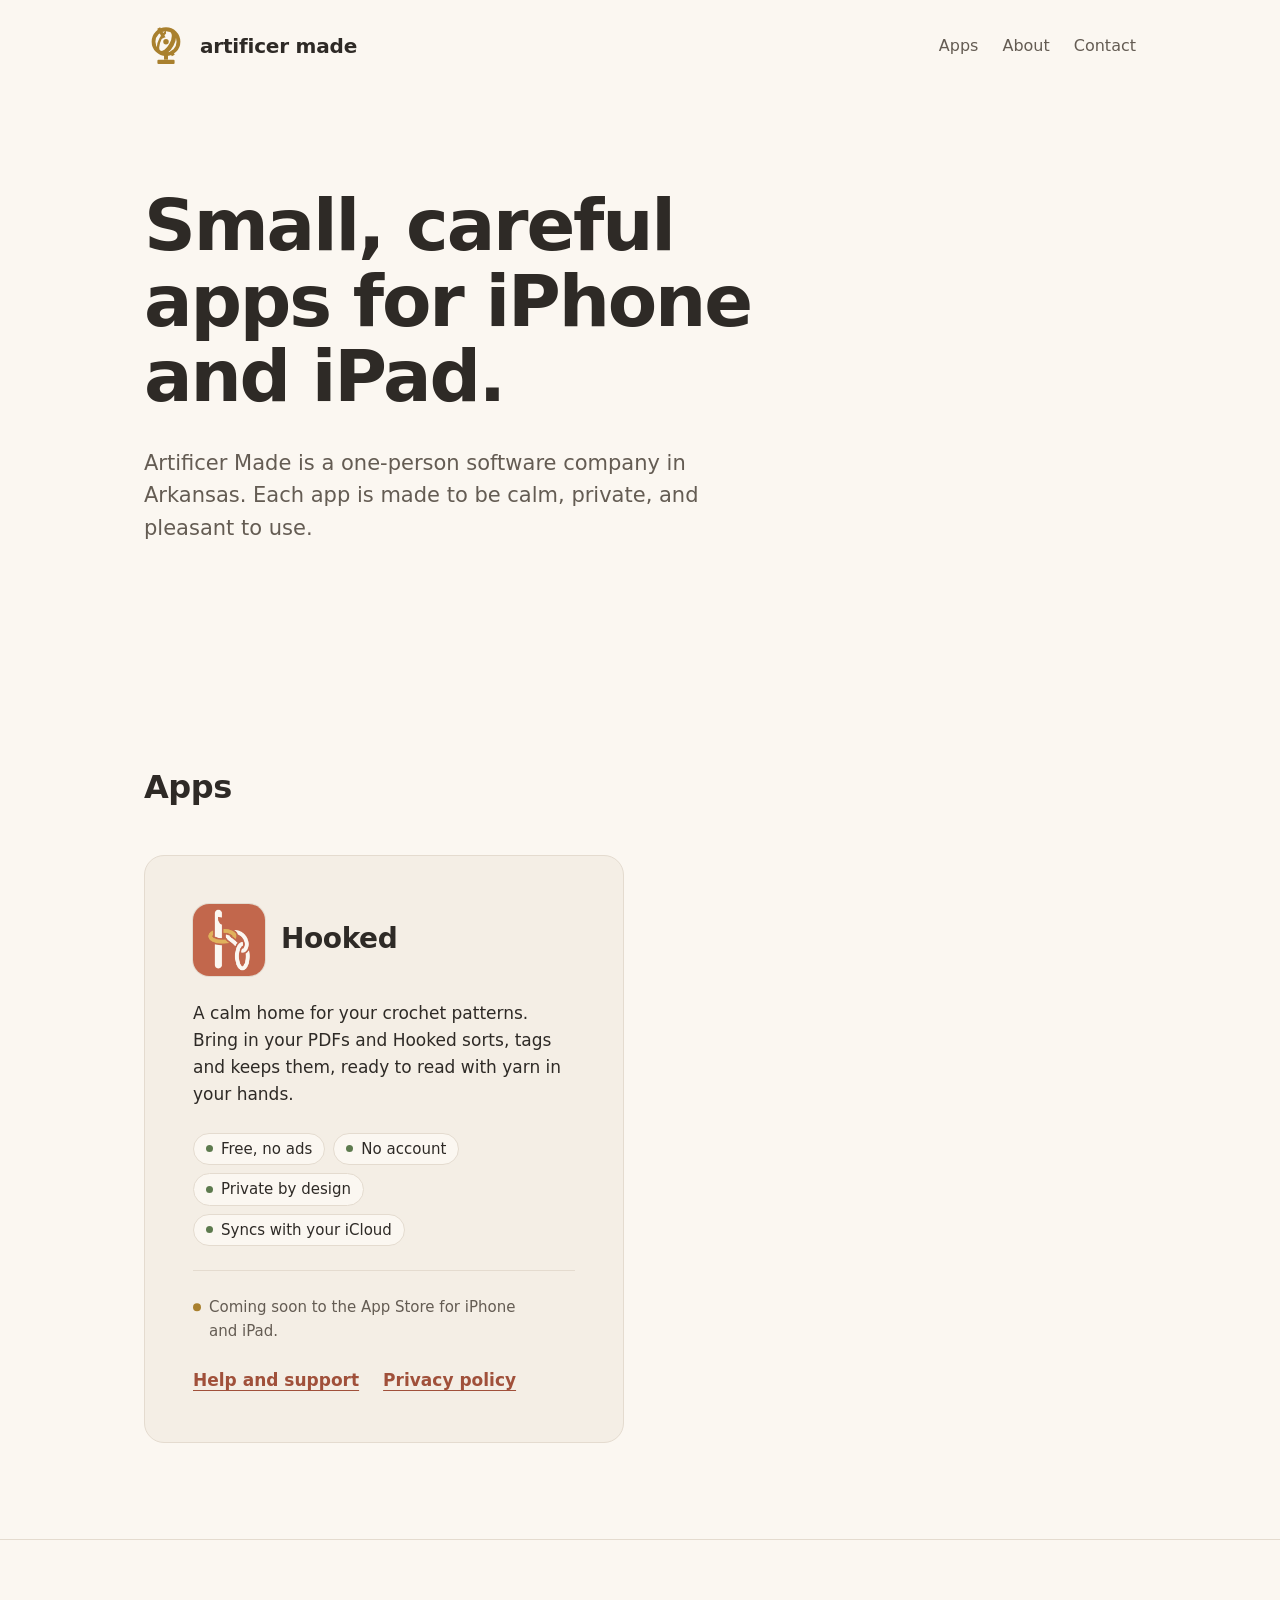
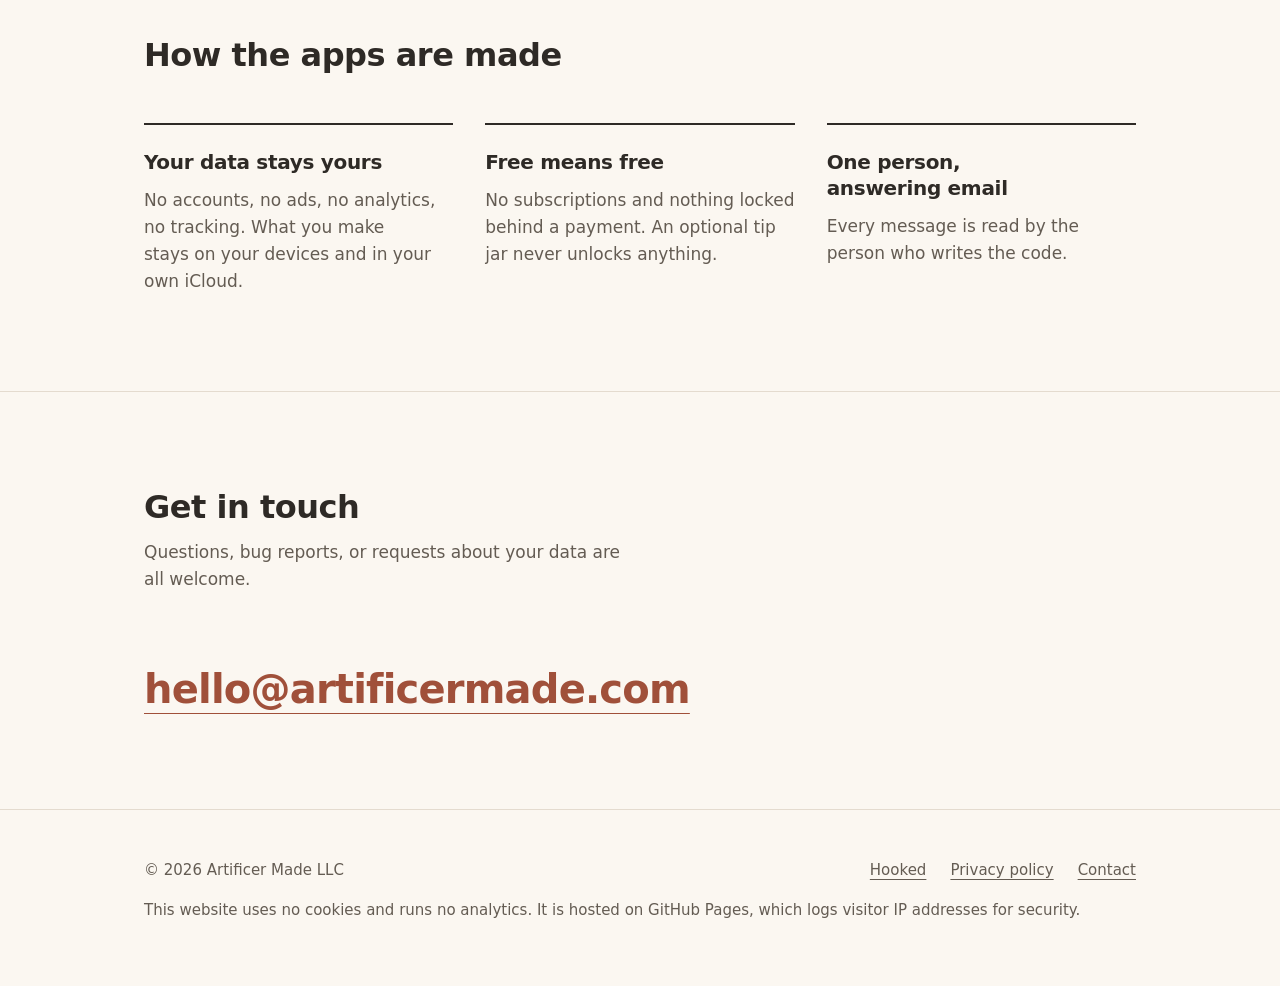
==== commit 099bed84: "fix: correct the footer's privacy claim and harden the pages and scripts A security review of the pu" ====
--- a/index.html
+++ b/index.html
@@ -5,6 +5,7 @@
   <meta name="viewport" content="width=device-width, initial-scale=1">
   <title>Artificer Made</title>
   <meta name="description" content="Artificer Made is a one-person software company in Arkansas. Each app is made to be calm, private, and pleasant to use.">
+  <meta http-equiv="Content-Security-Policy" content="default-src 'none'; img-src 'self'; style-src 'self'; manifest-src 'self'; base-uri 'none'; form-action 'none'">
   <meta name="color-scheme" content="light dark">
   <meta name="theme-color" content="#FBF7F1" media="(prefers-color-scheme: light)">
   <meta name="theme-color" content="#1C1A17" media="(prefers-color-scheme: dark)">
@@ -137,7 +138,7 @@
         </ul>
       </nav>
     </div>
-    <p>This website uses no cookies and collects no information.</p>
+    <p>This website uses no cookies and runs no analytics. It is hosted on GitHub Pages, which logs visitor IP addresses for security.</p>
   </div>
 </footer>
 <!-- ===================== SHARED FOOTER — end ======================= -->
